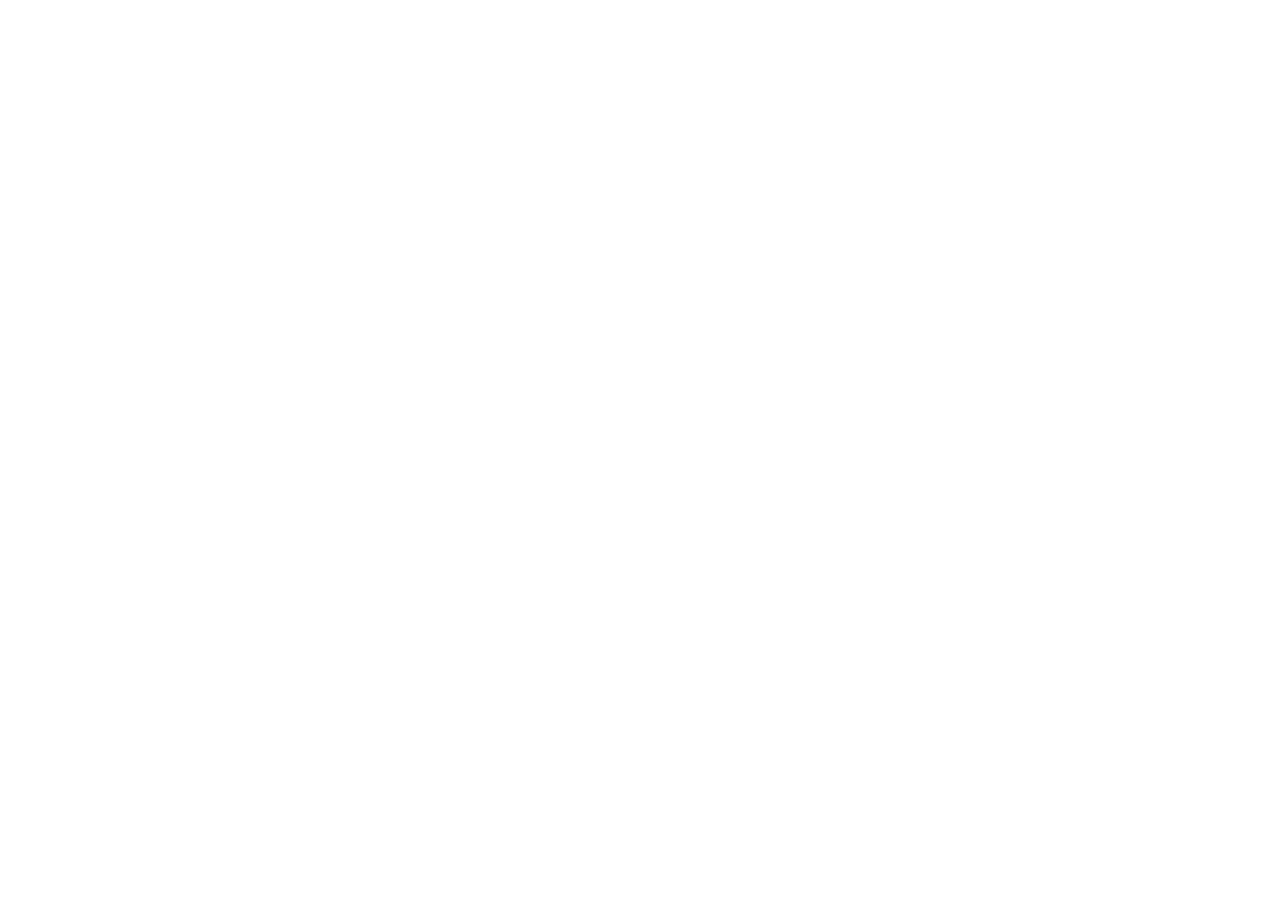
==== index.html @ b4aeab7d "create html index" ====
<!DOCTYPE html>
<html lang="en">
  <head>
    <meta charset="UTF-8" />
    <meta name="viewport" content="width=device-width, initial-scale=1.0" />
    <title>Document</title>
  </head>
  <body></body>
</html>
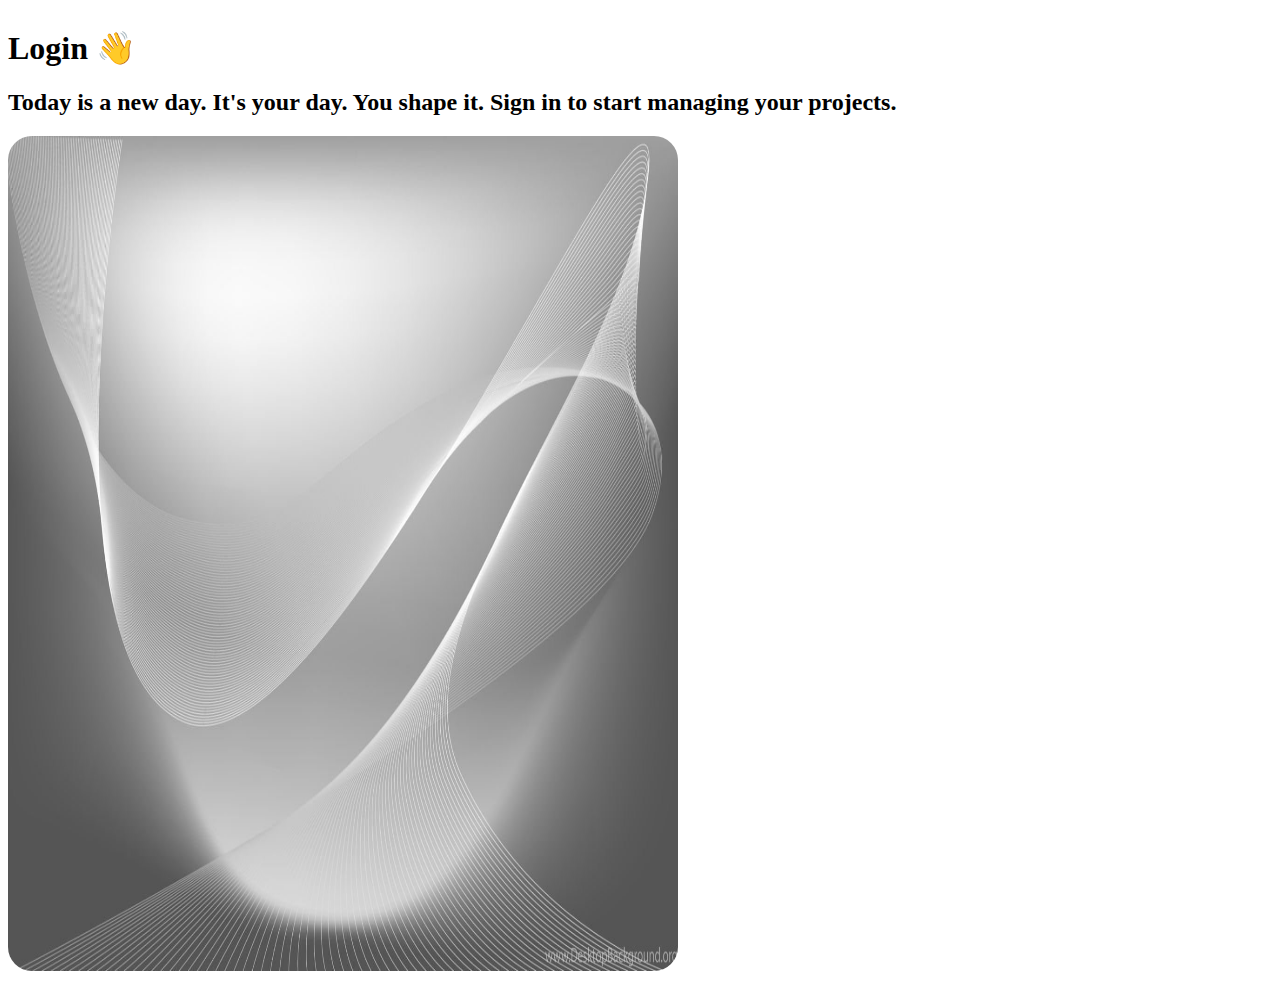
==== commit 7f1c56e5: "create login" ====
--- a/index.html
+++ b/index.html
@@ -3,7 +3,31 @@
   <head>
     <meta charset="UTF-8" />
     <meta name="viewport" content="width=device-width, initial-scale=1.0" />
+    <link
+      rel="stylesheet"
+      type="text/css"
+      href="css/login.css"
+      media="screen"
+    />
     <title>Document</title>
   </head>
-  <body></body>
+  <body class="login-page">
+    <main>
+      <section class="login-esquerda">
+        <div class="login-topo">
+          <h1>Login 👋</h1>
+          <h2>
+            Today is a new day. It's your day. You shape it. Sign in to start
+            managing your projects.
+          </h2>
+        </div>
+      </section>
+
+      <section class="login-direita">
+        <div>
+          <img src="img/ImagemDoLado.png" alt="img" class="login-img" />
+        </div>
+      </section>
+    </main>
+  </body>
 </html>
--- a/css/login.css
+++ b/css/login.css
@@ -0,0 +1,14 @@
+.login-page {
+  display: flex;
+  flex-direction: column;
+}
+
+.login-topo {
+  font-family: ;
+}
+
+.login-img {
+  width: 670px;
+  height: 835px;
+  border-radius: 24px;
+}
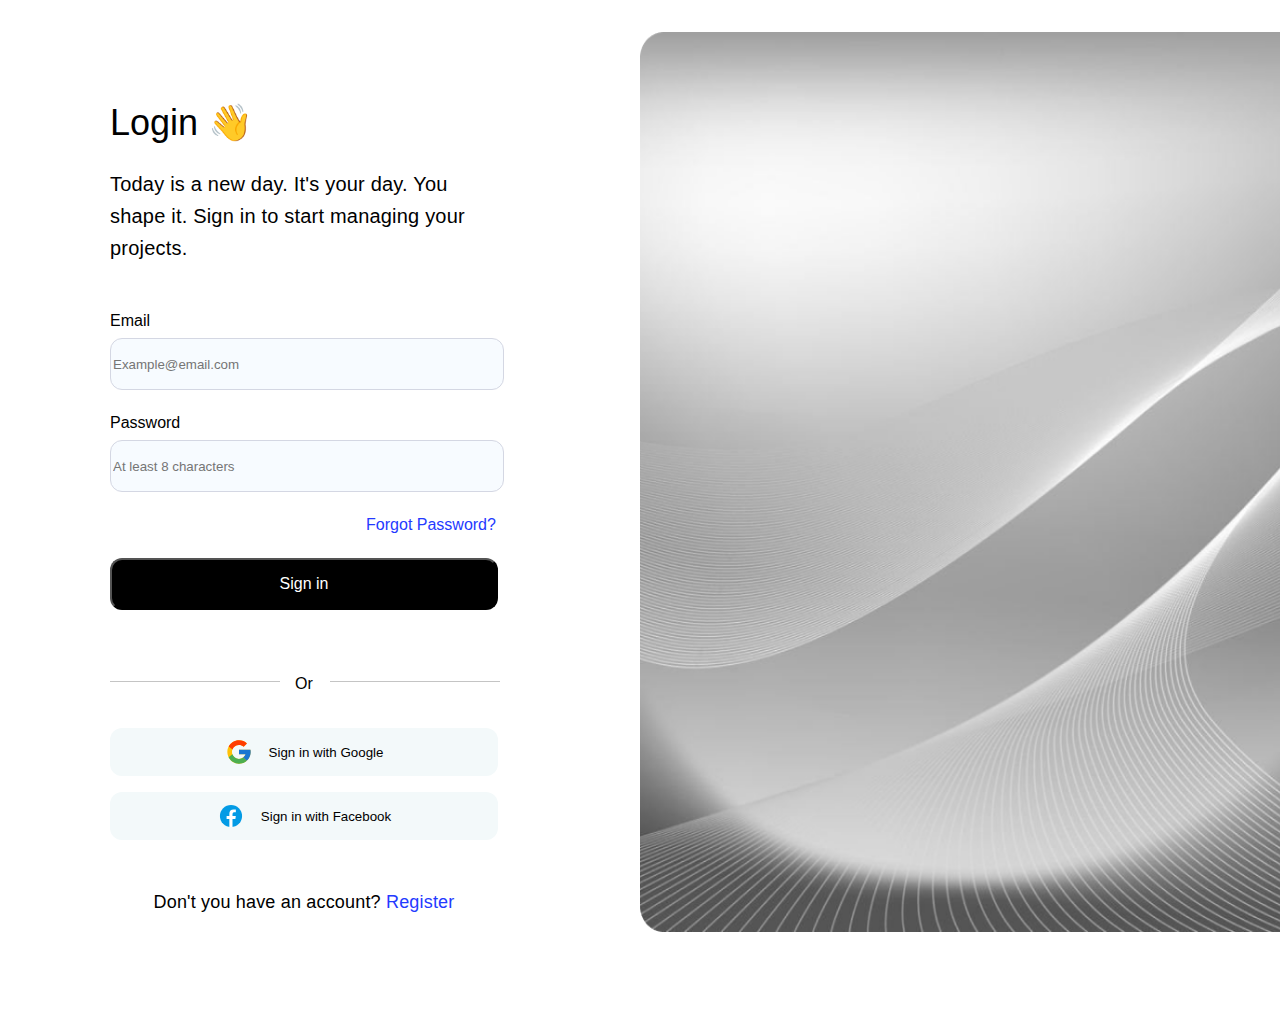
==== commit 33779896: "Final-Login" ====
--- a/index.html
+++ b/index.html
@@ -3,31 +3,101 @@
   <head>
     <meta charset="UTF-8" />
     <meta name="viewport" content="width=device-width, initial-scale=1.0" />
-    <link
-      rel="stylesheet"
-      type="text/css"
-      href="css/login.css"
-      media="screen"
-    />
-    <title>Document</title>
+
+    <link rel="stylesheet" href="css/style.css" />
+    <link rel="stylesheet" href="css/utilis.css" />
+    <link rel="stylesheet" href="css/login.css" />
+
+    <title>Login</title>
   </head>
-  <body class="login-page">
-    <main>
-      <section class="login-esquerda">
-        <div class="login-topo">
-          <h1>Login 👋</h1>
-          <h2>
+  <body>
+    <main class="main">
+      <div class="main-left">
+        <div class="text">
+          <h1 class="font-36px font-w400">Login 👋</h1>
+          <p class="txt-p-login">
             Today is a new day. It's your day. You shape it. Sign in to start
             managing your projects.
-          </h2>
+          </p>
         </div>
-      </section>
+        <div class="form">
+          <form action="">
+            <div class="flex column">
+              <label for="email">Email</label>
+              <input
+                type="email"
+                name="email"
+                id="box-email"
+                placeholder="Example@email.com"
+              />
+            </div>
+            <div class="flex column">
+              <label for="pass">Password</label>
+              <input
+                type="pass"
+                name="pass"
+                id="box-pass"
+                placeholder="At least 8 characters"
+              />
+            </div>
 
-      <section class="login-direita">
+            <a href="#" class="forget-btn">Forgot Password?</a>
+            <button class="btn-login hover-btn">Sign in</button>
+          </form>
+          <div class="divider">
+            <div class="line-or-1"></div>
+            <p>Or</p>
+            <div class="line-or-2"></div>
+          </div>
+          <button class="social-btn-login hover-social">
+            <svg
+              xmlns="http://www.w3.org/2000/svg"
+              viewBox="0 0 48 48"
+              width="48px"
+              height="48px"
+            >
+              <path
+                fill="#FFC107"
+                d="M43.611,20.083H42V20H24v8h11.303c-1.649,4.657-6.08,8-11.303,8c-6.627,0-12-5.373-12-12c0-6.627,5.373-12,12-12c3.059,0,5.842,1.154,7.961,3.039l5.657-5.657C34.046,6.053,29.268,4,24,4C12.955,4,4,12.955,4,24c0,11.045,8.955,20,20,20c11.045,0,20-8.955,20-20C44,22.659,43.862,21.35,43.611,20.083z"
+              />
+              <path
+                fill="#FF3D00"
+                d="M6.306,14.691l6.571,4.819C14.655,15.108,18.961,12,24,12c3.059,0,5.842,1.154,7.961,3.039l5.657-5.657C34.046,6.053,29.268,4,24,4C16.318,4,9.656,8.337,6.306,14.691z"
+              />
+              <path
+                fill="#4CAF50"
+                d="M24,44c5.166,0,9.86-1.977,13.409-5.192l-6.19-5.238C29.211,35.091,26.715,36,24,36c-5.202,0-9.619-3.317-11.283-7.946l-6.522,5.025C9.505,39.556,16.227,44,24,44z"
+              />
+              <path
+                fill="#1976D2"
+                d="M43.611,20.083H42V20H24v8h11.303c-0.792,2.237-2.231,4.166-4.087,5.571c0.001-0.001,0.002-0.001,0.003-0.002l6.19,5.238C36.971,39.205,44,34,44,24C44,22.659,43.862,21.35,43.611,20.083z"
+              />
+            </svg>
+            Sign in with Google
+          </button>
+          <button class="social-btn-login hover-social">
+            <svg xmlns="http://www.w3.org/2000/svg" viewBox="0 0 48 48">
+              <path
+                fill="#039be5"
+                d="M24 5A19 19 0 1 0 24 43A19 19 0 1 0 24 5Z"
+              />
+              <path
+                fill="#fff"
+                d="M26.572,29.036h4.917l0.772-4.995h-5.69v-2.73c0-2.075,0.678-3.915,2.619-3.915h3.119v-4.359c-0.548-0.074-1.707-0.236-3.897-0.236c-4.573,0-7.254,2.415-7.254,7.917v3.323h-4.701v4.995h4.701v13.729C22.089,42.905,23.032,43,24,43c0.875,0,1.729-0.08,2.572-0.194V29.036z"
+              />
+            </svg>
+            Sign in with Facebook
+          </button>
+        </div>
         <div>
-          <img src="img/ImagemDoLado.png" alt="img" class="login-img" />
+          <h3 class="last-txt">
+            Don't you have an account? <a href="register.html">Register</a>
+          </h3>
         </div>
-      </section>
+      </div>
+      <div class="main-right">
+        <img src="img/image 1 (1).png" alt="" class="img.main-right" />
+      </div>
     </main>
   </body>
 </html>
--- a/css/style.css
+++ b/css/style.css
@@ -0,0 +1,4 @@
+body {
+  margin: 0;
+  padding: 0;
+}
--- a/css/utilis.css
+++ b/css/utilis.css
@@ -0,0 +1,37 @@
+.font-36px {
+  font-size: 36px;
+}
+
+.font-20px {
+  font-size: 20px;
+}
+
+.font-16px {
+  font-size: 16px;
+}
+
+.font-w400 {
+  font-weight: 400;
+}
+
+.flex {
+  display: flex;
+}
+
+.column {
+  flex-direction: column;
+}
+
+.hover-btn:hover {
+  transition: 0.3s;
+  cursor: pointer;
+  background-color: rgb(32, 32, 32);
+}
+
+.hover-social:hover {
+  transform: scale(1.1);
+  transition: 0.5s;
+  cursor: pointer;
+  border: 0.1px solid black;
+  background-color: #e9f3ff;
+}
--- a/css/login.css
+++ b/css/login.css
@@ -1,14 +1,160 @@
-.login-page {
+.main {
   display: flex;
+  margin: 32px;
+  font-family: Arial, sans-serif;
+  justify-content: center;
+}
+
+a {
+  text-decoration: none;
+}
+
+.main-left {
+  padding: 46px 142px;
+}
+
+.main-right img {
+  width: 672px;
+  height: 900px;
+}
+
+.form {
+  margin-top: 48px;
+  max-width: 388px;
+}
+
+.form a {
+  margin-left: 66%;
+  color: #243aff;
+}
+
+.form a:hover {
+  margin-left: 66%;
+  color: #0012b1;
+}
+
+.txt-p-login {
+  font-size: 20px;
+  font-weight: 400;
+  line-height: 32px;
+  letter-spacing: 0.01em;
+  text-align: left;
+}
+
+.btn-login {
+  background-color: rgb(0, 0, 0);
+  color: white;
+  width: 388px;
+  height: 52px;
+  border-radius: 12px;
+  margin-top: 24px;
+  font-size: 16px;
+  margin-bottom: 48px;
+}
+
+#box-email {
+  width: 388px;
+  height: 48px;
+  border-radius: 12px;
+  border: 1px solid #d4d7e3;
+  background-color: #f7fbff;
+  margin-top: 8px;
+  margin-bottom: 24px;
+}
+
+#box-pass {
+  width: 388px;
+  height: 48px;
+  border-radius: 12px;
+  border: 1px solid #d4d7e3;
+  background-color: #f7fbff;
+  margin-top: 8px;
+  margin-bottom: 24px;
+}
+
+.google-btn-login {
+  width: 388px;
+  height: 48px;
+  border-radius: 12px;
+  background-color: #f3f9fa;
+  border: 0;
+}
+
+.social-btn-login {
+  display: flex;
+  width: 388px;
+  height: 48px;
+  border-radius: 12px;
+  background-color: #f3f9fa;
+  border: 0;
+  flex-direction: row;
+  align-content: center;
+  justify-content: center;
+  align-items: center;
+  gap: 16px;
+  margin-bottom: 16px;
+}
+
+.social-btn-login svg {
+  width: 28px;
+  height: 28px;
+}
+
+.divider p {
+  text-align: center;
+  margin-bottom: 34px;
+}
+
+.flex-collum {
   flex-direction: column;
 }
 
-.login-topo {
-  font-family: ;
+.last-txt {
+  margin-top: 48px;
+  font-size: 18px;
+  font-weight: 400;
+  line-height: 28.8px;
+  letter-spacing: 0.01em;
+  text-align: center;
+  max-width: 388px;
 }
 
-.login-img {
-  width: 670px;
-  height: 835px;
-  border-radius: 24px;
+.last-txt a {
+  margin-top: 36px;
+  font-size: 18px;
+  font-weight: 400;
+  line-height: 28.8px;
+  letter-spacing: 0.01em;
+  color: #243aff;
 }
+
+.last-txt a:hover {
+  margin-top: 48px;
+  font-size: 18px;
+  font-weight: 400;
+  line-height: 28.8px;
+  letter-spacing: 0.01em;
+  color: #0012b1;
+  transition: 0.5s;
+}
+
+.line-or-1 {
+  height: 1px;
+  background-color: rgba(0, 0, 0, 0.233);
+  width: 170px;
+  display: flex;
+  position: relative;
+  margin-bottom: -23px;
+  margin-top: 23px;
+}
+
+.line-or-2 {
+  height: 1px;
+  background-color: rgba(0, 0, 0, 0.233);
+  width: 170px;
+  display: flex;
+  position: relative;
+  margin-left: 220px;
+  margin-top: -46px;
+  margin-bottom: 46px;
+}
